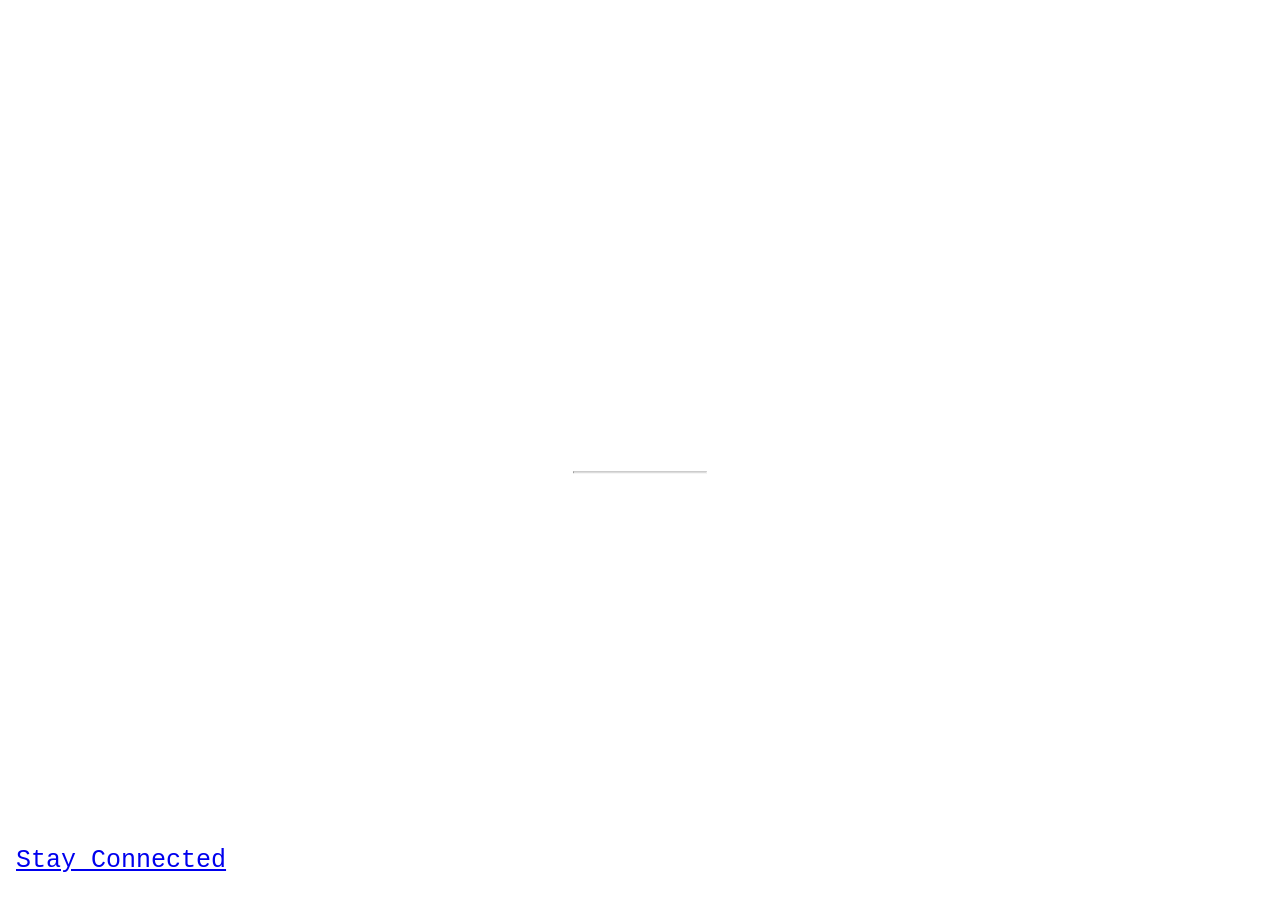
==== docs/index.html @ dd5e9f43 "Create index.html Create index.html" ====
<!DOCTYPE html>
<html>
<style>
body, html {
  height: 100%;
  margin: 0;
}

.bgimg {
  background-image: url('/w3images/forestbridge.jpg');
  height: 100%;
  background-position: center;
  background-size: cover;
  position: relative;
  color: white;
  font-family: "Courier New", Courier, monospace;
  font-size: 25px;
}

.topleft {
  position: absolute;
  top: 0;
  left: 16px;
}

.bottomleft {
  position: absolute;
  bottom: 0;
  left: 16px;
}

.middle {
  position: absolute;
  top: 50%;
  left: 50%;
  transform: translate(-50%, -50%);
  text-align: center;
}

hr {
  margin: auto;
  width: 40%;
}
</style>
<body>

<div class="bgimg">
  <div class="topleft">
    <p>Mohit Sharma</p>
  </div>
  <div class="middle">
    <h1>COMING SOON</h1>
    <hr>
    <p>35 days left</p>
  </div>
  <div class="bottomleft">
    <p> <a href="mailto:mohit94614@gmail.com">Stay Connected</a></p>
  </div>
</div>

</body>
</html>
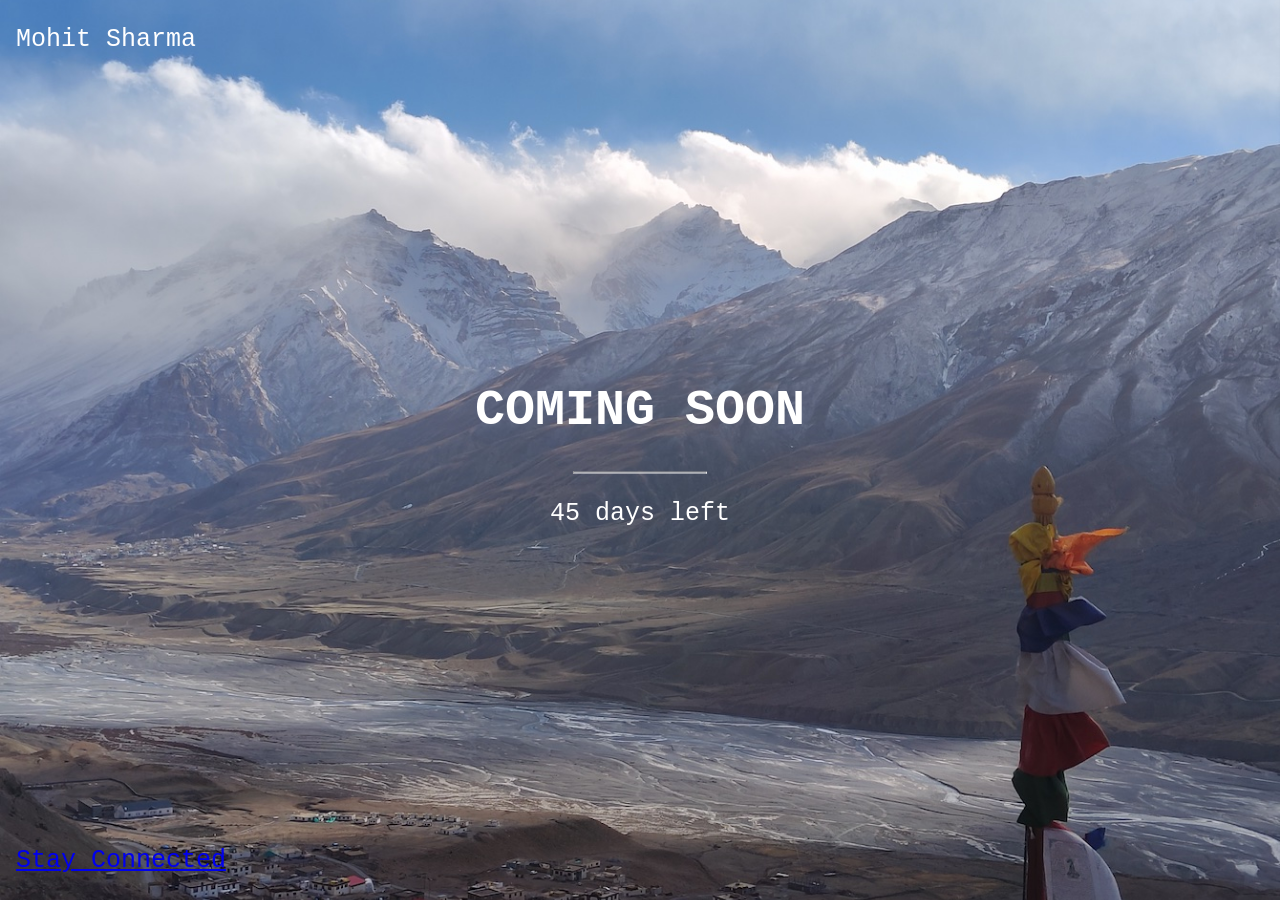
==== commit 40f69e73: "Adding Background" ====
--- a/docs/index.html
+++ b/docs/index.html
@@ -7,7 +7,7 @@
 }
 
 .bgimg {
-  background-image: url('/w3images/forestbridge.jpg');
+  background-image: url('./Background.jpg');
   height: 100%;
   background-position: center;
   background-size: cover;
@@ -51,7 +51,7 @@
   <div class="middle">
     <h1>COMING SOON</h1>
     <hr>
-    <p>35 days left</p>
+    <p>45 days left</p>
   </div>
   <div class="bottomleft">
     <p> <a href="mailto:mohit94614@gmail.com">Stay Connected</a></p>
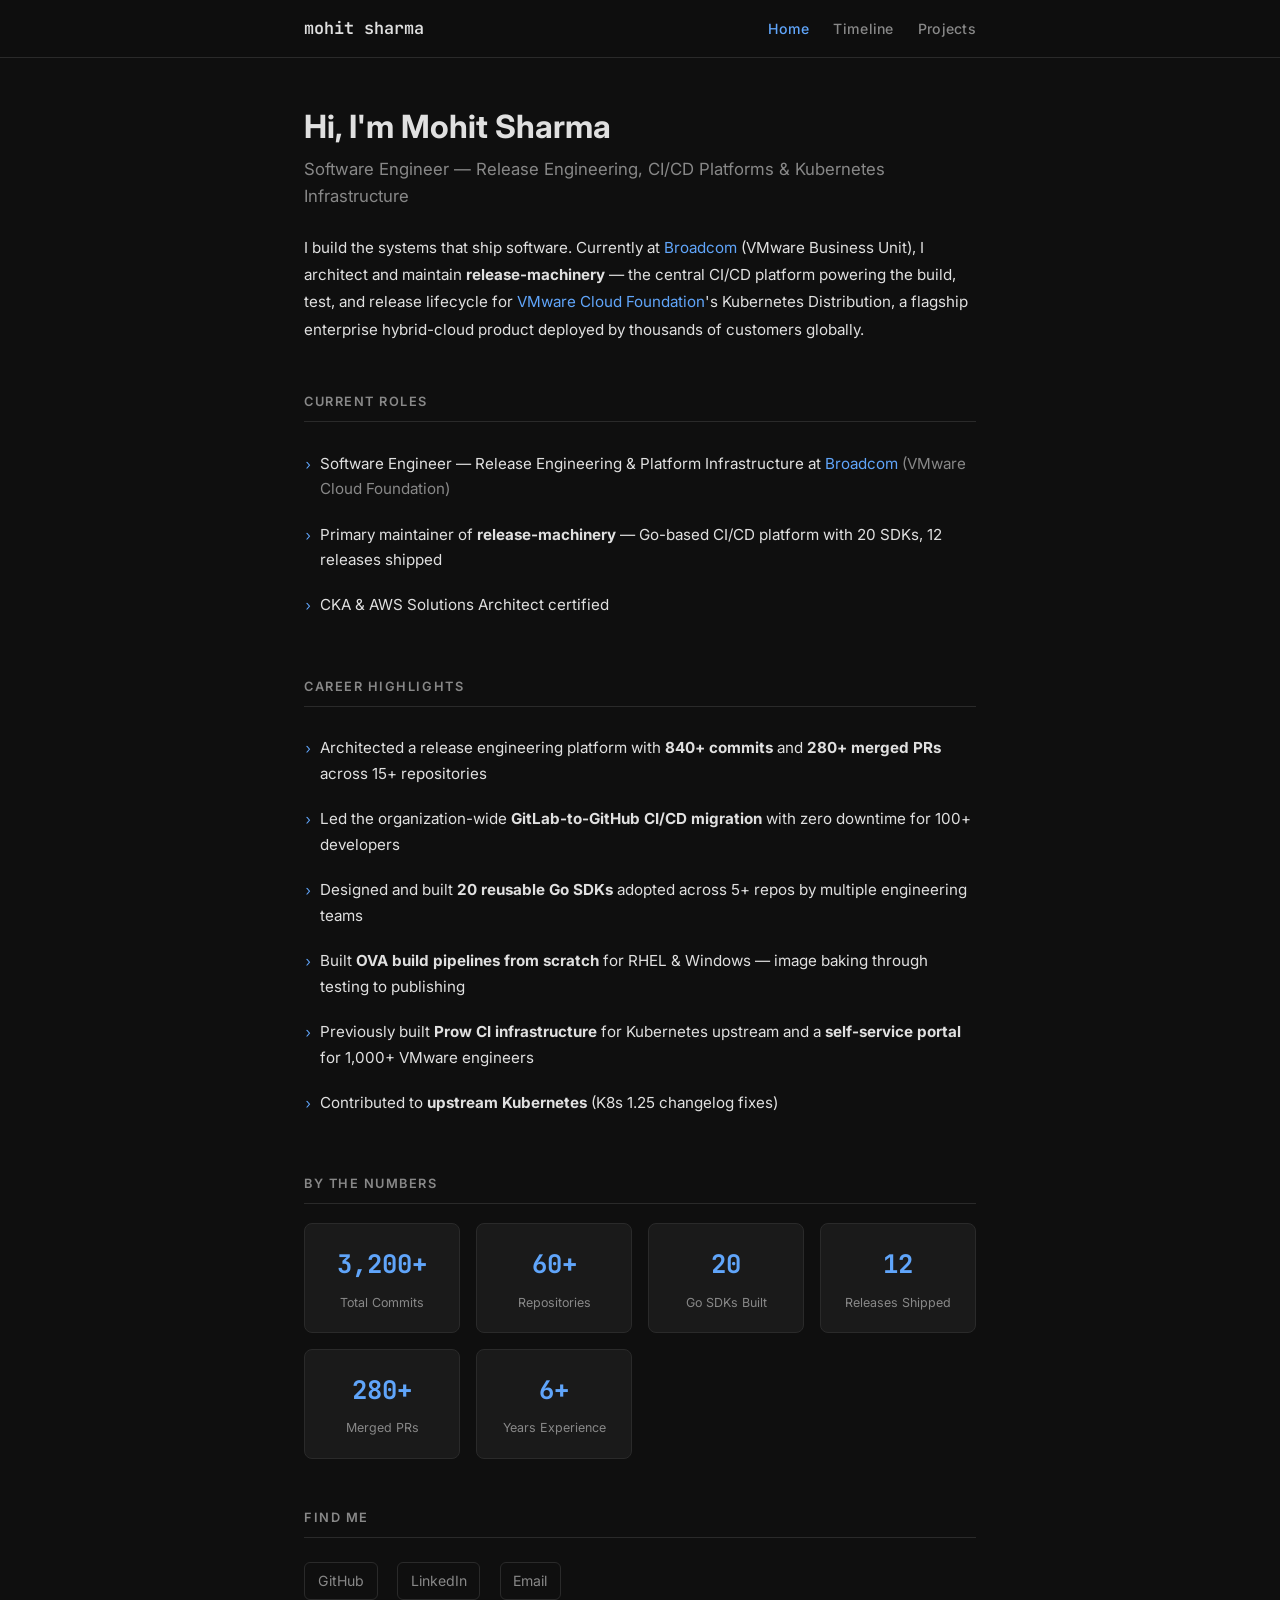
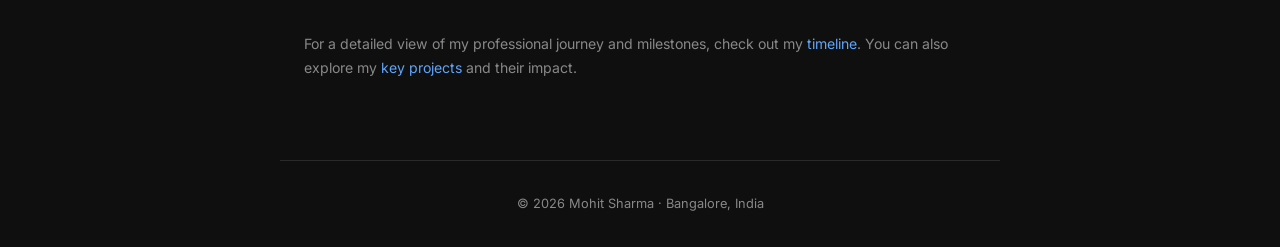
==== commit 3ded0598: "Bootstrapping website Signed-off-by: Mohit Sharma <mohit-ms.sharma@broadcom.com>" ====
--- a/docs/index.html
+++ b/docs/index.html
@@ -1,62 +1,129 @@
 <!DOCTYPE html>
-<html>
-<style>
-body, html {
-  height: 100%;
-  margin: 0;
-}
-
-.bgimg {
-  background-image: url('./Background.jpg');
-  height: 100%;
-  background-position: center;
-  background-size: cover;
-  position: relative;
-  color: white;
-  font-family: "Courier New", Courier, monospace;
-  font-size: 25px;
-}
-
-.topleft {
-  position: absolute;
-  top: 0;
-  left: 16px;
-}
-
-.bottomleft {
-  position: absolute;
-  bottom: 0;
-  left: 16px;
-}
-
-.middle {
-  position: absolute;
-  top: 50%;
-  left: 50%;
-  transform: translate(-50%, -50%);
-  text-align: center;
-}
-
-hr {
-  margin: auto;
-  width: 40%;
-}
-</style>
+<html lang="en">
+<head>
+  <meta charset="UTF-8">
+  <meta name="viewport" content="width=device-width, initial-scale=1.0">
+  <title>Mohit Sharma</title>
+  <meta name="description" content="Software Engineer specializing in Release Engineering, CI/CD Platforms, Kubernetes, and Go at Broadcom (VMware).">
+  <link rel="preconnect" href="https://fonts.googleapis.com">
+  <link rel="preconnect" href="https://fonts.gstatic.com" crossorigin>
+  <link href="https://fonts.googleapis.com/css2?family=Inter:wght@400;500;600;700&family=JetBrains+Mono:wght@400;600;700&display=swap" rel="stylesheet">
+  <link rel="stylesheet" href="style.css">
+</head>
 <body>
 
-<div class="bgimg">
-  <div class="topleft">
-    <p>Mohit Sharma</p>
+<nav>
+  <div class="nav-inner">
+    <a href="index.html" class="site-name">mohit sharma</a>
+    <div class="nav-links">
+      <a href="index.html" class="active">Home</a>
+      <a href="about.html">Timeline</a>
+      <a href="projects.html">Projects</a>
+    </div>
   </div>
-  <div class="middle">
-    <h1>COMING SOON</h1>
-    <hr>
-    <p>45 days left</p>
+</nav>
+
+<main>
+  <section class="hero">
+    <h1>Hi, I'm Mohit Sharma</h1>
+    <p class="tagline">Software Engineer &mdash; Release Engineering, CI/CD Platforms &amp; Kubernetes Infrastructure</p>
+    <p class="intro">
+      I build the systems that ship software. Currently at <a href="https://www.broadcom.com/">Broadcom</a> (VMware Business Unit),
+      I architect and maintain <strong>release-machinery</strong> &mdash; the central CI/CD platform powering the build, test, and release
+      lifecycle for <a href="https://www.vmware.com/products/cloud-foundation">VMware Cloud Foundation</a>'s Kubernetes Distribution,
+      a flagship enterprise hybrid-cloud product deployed by thousands of customers globally.
+    </p>
+  </section>
+
+  <p class="section-title">Current Roles</p>
+  <ul class="role-list">
+    <li class="role-item">
+      <span class="bullet">&rsaquo;</span>
+      <span class="role-text">Software Engineer &mdash; Release Engineering &amp; Platform Infrastructure at <a href="https://www.broadcom.com/">Broadcom</a> <span class="role-org">(VMware Cloud Foundation)</span></span>
+    </li>
+    <li class="role-item">
+      <span class="bullet">&rsaquo;</span>
+      <span class="role-text">Primary maintainer of <strong>release-machinery</strong> &mdash; Go-based CI/CD platform with 20 SDKs, 12 releases shipped</span>
+    </li>
+    <li class="role-item">
+      <span class="bullet">&rsaquo;</span>
+      <span class="role-text">CKA &amp; AWS Solutions Architect certified</span>
+    </li>
+  </ul>
+
+  <p class="section-title">Career Highlights</p>
+  <ul class="role-list">
+    <li class="role-item">
+      <span class="bullet">&rsaquo;</span>
+      <span class="role-text">Architected a release engineering platform with <strong>840+ commits</strong> and <strong>280+ merged PRs</strong> across 15+ repositories</span>
+    </li>
+    <li class="role-item">
+      <span class="bullet">&rsaquo;</span>
+      <span class="role-text">Led the organization-wide <strong>GitLab-to-GitHub CI/CD migration</strong> with zero downtime for 100+ developers</span>
+    </li>
+    <li class="role-item">
+      <span class="bullet">&rsaquo;</span>
+      <span class="role-text">Designed and built <strong>20 reusable Go SDKs</strong> adopted across 5+ repos by multiple engineering teams</span>
+    </li>
+    <li class="role-item">
+      <span class="bullet">&rsaquo;</span>
+      <span class="role-text">Built <strong>OVA build pipelines from scratch</strong> for RHEL &amp; Windows &mdash; image baking through testing to publishing</span>
+    </li>
+    <li class="role-item">
+      <span class="bullet">&rsaquo;</span>
+      <span class="role-text">Previously built <strong>Prow CI infrastructure</strong> for Kubernetes upstream and a <strong>self-service portal</strong> for 1,000+ VMware engineers</span>
+    </li>
+    <li class="role-item">
+      <span class="bullet">&rsaquo;</span>
+      <span class="role-text">Contributed to <strong>upstream Kubernetes</strong> (K8s 1.25 changelog fixes)</span>
+    </li>
+  </ul>
+
+  <p class="section-title">By The Numbers</p>
+  <div class="stats-grid">
+    <div class="stat-card">
+      <span class="stat-number">3,200+</span>
+      <span class="stat-label">Total Commits</span>
+    </div>
+    <div class="stat-card">
+      <span class="stat-number">60+</span>
+      <span class="stat-label">Repositories</span>
+    </div>
+    <div class="stat-card">
+      <span class="stat-number">20</span>
+      <span class="stat-label">Go SDKs Built</span>
+    </div>
+    <div class="stat-card">
+      <span class="stat-number">12</span>
+      <span class="stat-label">Releases Shipped</span>
+    </div>
+    <div class="stat-card">
+      <span class="stat-number">280+</span>
+      <span class="stat-label">Merged PRs</span>
+    </div>
+    <div class="stat-card">
+      <span class="stat-number">6+</span>
+      <span class="stat-label">Years Experience</span>
+    </div>
   </div>
-  <div class="bottomleft">
-    <p> <a href="mailto:mohit94614@gmail.com">Stay Connected</a></p>
+
+  <p class="section-title">Find Me</p>
+  <div class="social-links">
+    <a href="https://github.com/mohitsharma-in" target="_blank">GitHub</a>
+    <a href="https://linkedin.com/in/knowmohit" target="_blank">LinkedIn</a>
+    <a href="mailto:mohit94614@gmail.com">Email</a>
   </div>
-</div>
+
+  <p style="margin-top:2rem; font-size:0.88rem; color:var(--text-muted);">
+    For a detailed view of my professional journey and milestones, check out my
+    <a href="about.html">timeline</a>. You can also explore my
+    <a href="projects.html">key projects</a> and their impact.
+  </p>
+</main>
+
+<footer>
+  &copy; 2026 Mohit Sharma &middot; Bangalore, India
+</footer>
 
 </body>
 </html>
--- a/docs/style.css
+++ b/docs/style.css
@@ -0,0 +1,323 @@
+:root {
+  --bg: #0f0f0f;
+  --bg-card: #1a1a1a;
+  --bg-hover: #222;
+  --text: #e0e0e0;
+  --text-muted: #888;
+  --accent: #60a5fa;
+  --accent-dim: #2563eb;
+  --border: #2a2a2a;
+  --font-mono: 'JetBrains Mono', 'Fira Code', 'SF Mono', monospace;
+  --font-sans: 'Inter', -apple-system, BlinkMacSystemFont, 'Segoe UI', sans-serif;
+  --max-w: 720px;
+}
+
+*, *::before, *::after { box-sizing: border-box; margin: 0; padding: 0; }
+
+html { font-size: 16px; scroll-behavior: smooth; }
+
+body {
+  font-family: var(--font-sans);
+  background: var(--bg);
+  color: var(--text);
+  line-height: 1.7;
+  -webkit-font-smoothing: antialiased;
+}
+
+a { color: var(--accent); text-decoration: none; transition: color .2s; }
+a:hover { color: #93c5fd; }
+
+/* ── Navigation ── */
+nav {
+  position: sticky;
+  top: 0;
+  z-index: 100;
+  background: rgba(15, 15, 15, 0.85);
+  backdrop-filter: blur(12px);
+  border-bottom: 1px solid var(--border);
+}
+nav .nav-inner {
+  max-width: var(--max-w);
+  margin: 0 auto;
+  padding: 0.9rem 1.5rem;
+  display: flex;
+  justify-content: space-between;
+  align-items: center;
+}
+nav .site-name {
+  font-family: var(--font-mono);
+  font-size: 1.05rem;
+  font-weight: 600;
+  color: var(--text);
+}
+nav .nav-links { display: flex; gap: 1.5rem; }
+nav .nav-links a {
+  font-size: 0.88rem;
+  color: var(--text-muted);
+  font-weight: 500;
+  letter-spacing: 0.02em;
+  transition: color .2s;
+}
+nav .nav-links a:hover,
+nav .nav-links a.active { color: var(--accent); }
+
+/* ── Main content ── */
+main {
+  max-width: var(--max-w);
+  margin: 0 auto;
+  padding: 3rem 1.5rem 5rem;
+}
+
+/* ── Hero ── */
+.hero { margin-bottom: 3rem; }
+.hero h1 {
+  font-size: 2rem;
+  font-weight: 700;
+  line-height: 1.3;
+  margin-bottom: 0.5rem;
+}
+.hero .tagline {
+  font-size: 1.05rem;
+  color: var(--text-muted);
+  margin-bottom: 1.5rem;
+  line-height: 1.6;
+}
+.hero .intro {
+  font-size: 0.95rem;
+  line-height: 1.8;
+  color: var(--text);
+}
+
+/* ── Section headings ── */
+.section-title {
+  font-size: 0.8rem;
+  font-weight: 600;
+  letter-spacing: 0.12em;
+  text-transform: uppercase;
+  color: var(--text-muted);
+  margin: 3rem 0 1.2rem;
+  padding-bottom: 0.5rem;
+  border-bottom: 1px solid var(--border);
+}
+
+/* ── Role cards ── */
+.role-list { list-style: none; }
+.role-item {
+  padding: 0.6rem 0;
+  display: flex;
+  align-items: baseline;
+  gap: 0.5rem;
+}
+.role-item .bullet {
+  color: var(--accent);
+  font-family: var(--font-mono);
+  font-size: 0.85rem;
+  flex-shrink: 0;
+}
+.role-item .role-text { font-size: 0.95rem; }
+.role-item .role-org { color: var(--text-muted); }
+
+/* ── Highlights / stats ── */
+.stats-grid {
+  display: grid;
+  grid-template-columns: repeat(auto-fit, minmax(150px, 1fr));
+  gap: 1rem;
+  margin-top: 1rem;
+}
+.stat-card {
+  background: var(--bg-card);
+  border: 1px solid var(--border);
+  border-radius: 8px;
+  padding: 1.2rem;
+  text-align: center;
+  transition: border-color .2s;
+}
+.stat-card:hover { border-color: var(--accent-dim); }
+.stat-card .stat-number {
+  font-family: var(--font-mono);
+  font-size: 1.6rem;
+  font-weight: 700;
+  color: var(--accent);
+  display: block;
+}
+.stat-card .stat-label {
+  font-size: 0.78rem;
+  color: var(--text-muted);
+  margin-top: 0.3rem;
+  display: block;
+}
+
+/* ── Social links ── */
+.social-links {
+  display: flex;
+  gap: 1.2rem;
+  margin-top: 1.5rem;
+  flex-wrap: wrap;
+}
+.social-links a {
+  font-size: 0.88rem;
+  color: var(--text-muted);
+  padding: 0.4rem 0.8rem;
+  border: 1px solid var(--border);
+  border-radius: 6px;
+  transition: all .2s;
+}
+.social-links a:hover {
+  color: var(--accent);
+  border-color: var(--accent-dim);
+  background: rgba(96, 165, 250, 0.05);
+}
+
+/* ── Timeline (About page) ── */
+.timeline { position: relative; margin-top: 1rem; }
+.timeline::before {
+  content: '';
+  position: absolute;
+  left: 6px;
+  top: 8px;
+  bottom: 0;
+  width: 2px;
+  background: var(--border);
+}
+.timeline-year {
+  font-family: var(--font-mono);
+  font-size: 0.95rem;
+  font-weight: 700;
+  color: var(--accent);
+  margin: 2.5rem 0 0.8rem 0;
+  position: relative;
+  padding-left: 28px;
+}
+.timeline-year:first-child { margin-top: 0.5rem; }
+.timeline-item {
+  position: relative;
+  padding-left: 28px;
+  margin-bottom: 2rem;
+}
+.timeline-item::before {
+  content: '';
+  position: absolute;
+  left: 2px;
+  top: 8px;
+  width: 10px;
+  height: 10px;
+  border-radius: 50%;
+  background: var(--accent-dim);
+  border: 2px solid var(--accent);
+}
+.timeline-item .tl-date {
+  font-family: var(--font-mono);
+  font-size: 0.78rem;
+  color: var(--text-muted);
+  margin-bottom: 0.2rem;
+}
+.timeline-item .tl-title {
+  font-size: 1rem;
+  font-weight: 600;
+  margin-bottom: 0.3rem;
+}
+.timeline-item .tl-body {
+  font-size: 0.9rem;
+  color: var(--text-muted);
+  line-height: 1.7;
+}
+
+/* ── Project cards ── */
+.project-card {
+  background: var(--bg-card);
+  border: 1px solid var(--border);
+  border-radius: 8px;
+  padding: 1.4rem;
+  margin-bottom: 1.2rem;
+  transition: border-color .2s;
+}
+.project-card:hover { border-color: var(--accent-dim); }
+.project-card .proj-header {
+  display: flex;
+  justify-content: space-between;
+  align-items: baseline;
+  margin-bottom: 0.5rem;
+}
+.project-card .proj-title {
+  font-size: 1.05rem;
+  font-weight: 600;
+}
+.project-card .proj-period {
+  font-family: var(--font-mono);
+  font-size: 0.75rem;
+  color: var(--text-muted);
+}
+.project-card .proj-desc {
+  font-size: 0.9rem;
+  color: var(--text-muted);
+  line-height: 1.7;
+  margin-bottom: 0.7rem;
+}
+.project-card .proj-tags {
+  display: flex;
+  flex-wrap: wrap;
+  gap: 0.4rem;
+}
+.proj-tag {
+  font-family: var(--font-mono);
+  font-size: 0.72rem;
+  color: var(--accent);
+  background: rgba(96, 165, 250, 0.08);
+  border: 1px solid rgba(96, 165, 250, 0.15);
+  border-radius: 4px;
+  padding: 0.15rem 0.5rem;
+}
+
+/* ── Skills grid ── */
+.skills-section { margin-top: 1rem; }
+.skill-group { margin-bottom: 1.2rem; }
+.skill-group .skill-label {
+  font-size: 0.78rem;
+  font-weight: 600;
+  color: var(--text-muted);
+  text-transform: uppercase;
+  letter-spacing: 0.08em;
+  margin-bottom: 0.4rem;
+}
+.skill-group .skill-items {
+  display: flex;
+  flex-wrap: wrap;
+  gap: 0.35rem;
+}
+
+/* ── Certifications ── */
+.cert-list { list-style: none; margin-top: 0.5rem; }
+.cert-list li {
+  padding: 0.5rem 0;
+  font-size: 0.92rem;
+  border-bottom: 1px solid var(--border);
+  display: flex;
+  align-items: baseline;
+  gap: 0.5rem;
+}
+.cert-list li:last-child { border-bottom: none; }
+.cert-issuer {
+  font-size: 0.78rem;
+  color: var(--text-muted);
+  font-family: var(--font-mono);
+}
+
+/* ── Footer ── */
+footer {
+  max-width: var(--max-w);
+  margin: 0 auto;
+  padding: 2rem 1.5rem;
+  border-top: 1px solid var(--border);
+  text-align: center;
+  font-size: 0.8rem;
+  color: var(--text-muted);
+}
+
+/* ── Responsive ── */
+@media (max-width: 600px) {
+  .hero h1 { font-size: 1.5rem; }
+  .stats-grid { grid-template-columns: repeat(2, 1fr); }
+  .project-card .proj-header { flex-direction: column; gap: 0.2rem; }
+  nav .nav-links { gap: 1rem; }
+  nav .nav-links a { font-size: 0.82rem; }
+}
